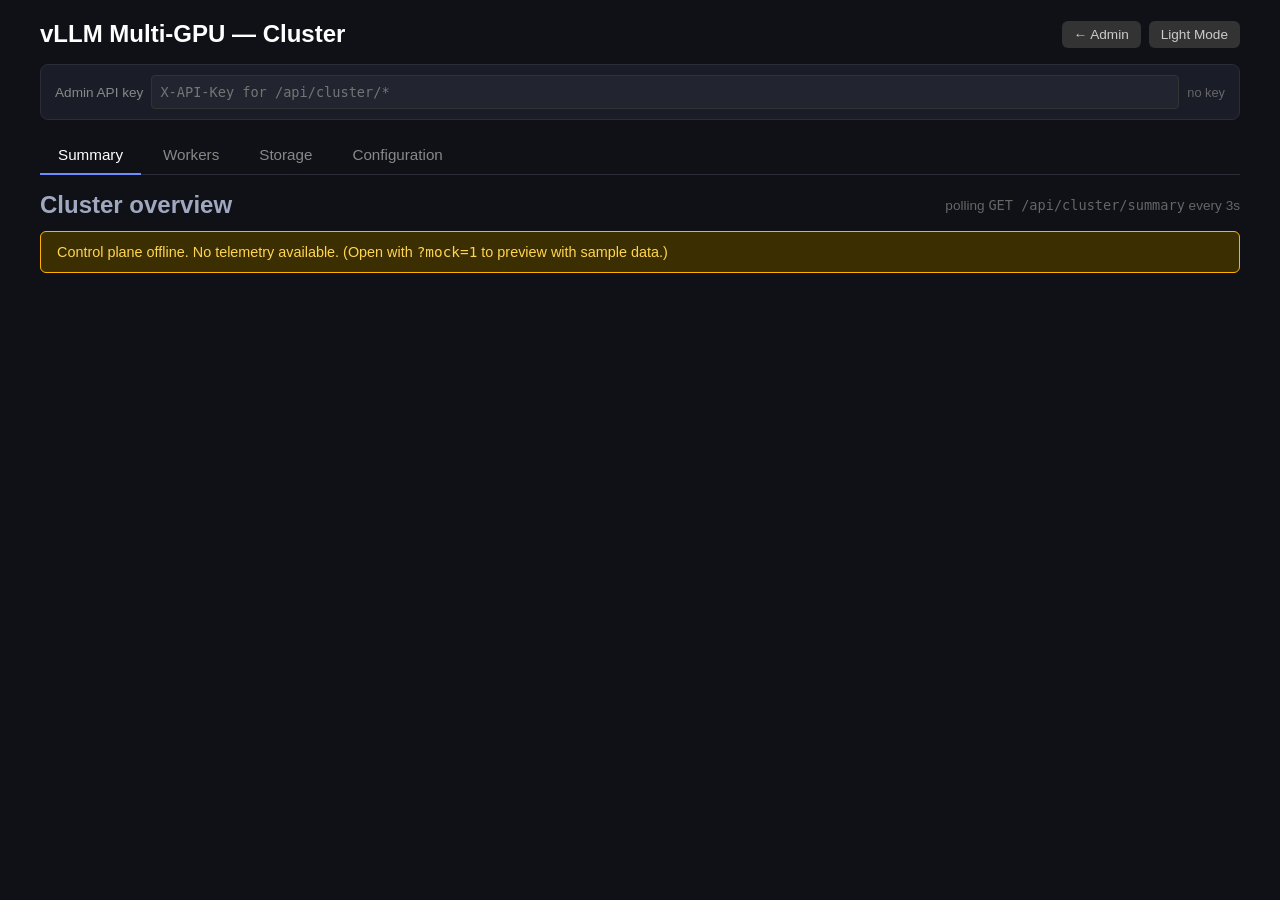
==== admin/static/cluster.html @ de7e7a75 "v0.4.0: in-container detection (pynvml/sysfs/socket), role-tab UI, auth next=, dev mount Fixes found" ====
<!DOCTYPE html>
<html lang="en">
<head>
<meta charset="UTF-8">
<meta name="viewport" content="width=device-width, initial-scale=1.0">
<title>vLLM Cluster</title>
<link rel="stylesheet" href="cluster.css">
</head>
<body>
<div class="page-header">
  <h1>vLLM Multi-GPU &mdash; Cluster
    <span class="badge role-badge" id="mock-badge" style="display:none;vertical-align:middle">mock data</span>
  </h1>
  <div class="header-actions">
    <a class="theme-toggle" href="/" style="text-decoration:none">&larr; Admin</a>
    <button class="theme-toggle" id="theme-toggle" onclick="toggleTheme()">Light Mode</button>
  </div>
</div>

<div class="wrap">

  <!-- API key input (standalone review; sent as X-API-Key on every request) -->
  <div class="keybar">
    <label for="api-key-input">Admin API key</label>
    <input id="api-key-input" type="password" autocomplete="current-password" placeholder="X-API-Key for /api/cluster/*">
    <span class="key-status" id="key-status">no key</span>
  </div>

  <!-- Tabs: a summary landing view, then a tab per role, then config -->
  <div class="tabs">
    <button class="tab-btn active" data-tab="summary">Summary</button>
    <button class="tab-btn" data-tab="workers">Workers</button>
    <button class="tab-btn" data-tab="storage">Storage</button>
    <button class="tab-btn" data-tab="config">Configuration</button>
  </div>

  <!-- (A) Cluster summary — the landing view -->
  <section class="tab-panel active" id="panel-summary">
    <div class="card-head">
      <h2 style="color:var(--text-subheading)">Cluster overview</h2>
      <span class="muted">polling <code>GET /api/cluster/summary</code> every 3s</span>
    </div>
    <div id="summary-content">
      <div class="banner banner-empty">Loading cluster summary&hellip;</div>
    </div>
  </section>

  <!-- (B) Workers — nodes with the participant role -->
  <section class="tab-panel" id="panel-workers">
    <div class="card-head">
      <h2 style="color:var(--text-subheading)">Workers <span class="muted">participant nodes</span></h2>
      <span class="muted">polling <code>GET /api/cluster/nodes</code> every 3s</span>
    </div>
    <div id="workers-content">
      <div class="banner banner-empty">Loading worker telemetry&hellip;</div>
    </div>
  </section>

  <!-- (C) Storage — nodes with the storage role -->
  <section class="tab-panel" id="panel-storage">
    <div class="card-head">
      <h2 style="color:var(--text-subheading)">Storage <span class="muted">storage nodes</span></h2>
      <span class="muted">polling <code>GET /api/cluster/nodes</code> every 3s</span>
    </div>
    <div id="storage-content">
      <div class="banner banner-empty">Loading storage status&hellip;</div>
    </div>
  </section>

  <!-- (D) Cluster configuration -->
  <section class="tab-panel" id="panel-config">
    <div id="config-content">
      <div class="banner banner-empty">Loading cluster configuration&hellip;</div>
    </div>
  </section>

</div>

<div class="toast-container" id="toast-container"></div>

<script src="cluster.js"></script>
</body>
</html>
---- admin/static/cluster.css ----
/* cluster.css — styles for the control-plane cluster UI (monitor + config).
   Palette, spacing and component conventions are inherited from index.html so
   this page sits alongside the existing admin UI without a visual seam. */

:root {
  --bg-body: #0f1117;
  --bg-card: #1a1d27;
  --bg-input: #22252f;
  --bg-code: #181a22;
  --bg-sunken: #0a0c10;
  --border-card: #2a2d37;
  --border-input: #333;
  --text-primary: #e0e0e0;
  --text-heading: #fff;
  --text-secondary: #888;
  --text-muted: #666;
  --text-subheading: #a0a8c0;
  --accent: #6c8cff;
  --warning-bg: #3b2e00;
  --warning-border: #ffb300;
  --warning-text: #ffd54f;
  --green: #2e7d32;
  --green-hover: #388e3c;
  --red: #c62828;
  --red-hover: #d32f2f;
  --btn-neutral: #333;
  --btn-neutral-hover: #444;
  --btn-neutral-text: #ccc;
  --row-hover: #2a2d3a;
  --mark-bg: rgba(108,140,255,0.25);
  --bar-track: #22252f;
}

body.light-theme {
  --bg-body: #f5f6fa;
  --bg-card: #ffffff;
  --bg-input: #f0f1f5;
  --bg-code: #e8eaf0;
  --bg-sunken: #fafbfc;
  --border-card: #ddd;
  --border-input: #ccc;
  --text-primary: #222;
  --text-heading: #111;
  --text-secondary: #666;
  --text-muted: #999;
  --text-subheading: #555;
  --accent: #4a6adf;
  --warning-bg: #fff8e1;
  --warning-border: #ff9800;
  --warning-text: #e65100;
  --green: #388e3c;
  --green-hover: #43a047;
  --red: #d32f2f;
  --red-hover: #e53935;
  --btn-neutral: #e0e0e0;
  --btn-neutral-hover: #d0d0d0;
  --btn-neutral-text: #333;
  --row-hover: #e8eaf0;
  --mark-bg: rgba(74,106,223,0.2);
  --bar-track: #e8eaf0;
}

* { box-sizing: border-box; margin: 0; padding: 0; }
body { font-family: -apple-system, BlinkMacSystemFont, "Segoe UI", Roboto, sans-serif; background: var(--bg-body); color: var(--text-primary); padding: 20px; }
h1 { font-size: 1.5rem; color: var(--text-heading); }
a { color: var(--accent); text-decoration: none; }
a:hover { text-decoration: underline; }

.page-header { display: flex; justify-content: space-between; align-items: center; gap: 12px; margin-bottom: 16px; max-width: 1200px; margin-left: auto; margin-right: auto; flex-wrap: wrap; }
.page-header .header-actions { display: flex; gap: 8px; align-items: center; }
.theme-toggle { background: var(--btn-neutral); color: var(--btn-neutral-text); border: none; border-radius: 6px; padding: 6px 12px; cursor: pointer; font-size: 0.85rem; transition: background 0.15s; }
.theme-toggle:hover { background: var(--btn-neutral-hover); }

.wrap { max-width: 1200px; margin: 0 auto; }

/* API-key bar */
.keybar { display: flex; gap: 8px; align-items: center; background: var(--bg-card); border: 1px solid var(--border-card); border-radius: 8px; padding: 10px 14px; margin-bottom: 16px; flex-wrap: wrap; }
.keybar label { font-size: 0.85rem; color: var(--text-secondary); }
.keybar input { flex: 1; min-width: 160px; padding: 8px; background: var(--bg-input); border: 1px solid var(--border-input); color: var(--text-primary); border-radius: 4px; font-family: ui-monospace, monospace; font-size: 0.85rem; }
.keybar .key-status { font-size: 0.8rem; color: var(--text-muted); }

/* Tabs */
.tabs { display: flex; gap: 4px; margin-bottom: 16px; border-bottom: 1px solid var(--border-card); }
.tab-btn { background: none; border: none; color: var(--text-secondary); padding: 10px 18px; cursor: pointer; font-size: 0.95rem; border-bottom: 2px solid transparent; margin-bottom: -1px; }
.tab-btn:hover { color: var(--text-primary); }
.tab-btn.active { color: var(--text-heading); border-bottom-color: var(--accent); }
.tab-panel { display: none; }
.tab-panel.active { display: block; }

/* Cards */
.card { background: var(--bg-card); border: 1px solid var(--border-card); border-radius: 8px; padding: 20px; margin-bottom: 16px; }
.card h2 { font-size: 1.1rem; margin-bottom: 12px; color: var(--text-subheading); }
.card-head { display: flex; justify-content: space-between; align-items: center; gap: 12px; margin-bottom: 12px; flex-wrap: wrap; }
.card-head h2 { margin: 0; }
.muted { color: var(--text-muted); font-size: 0.85rem; }

/* Offline / empty banners */
.banner { padding: 12px 16px; border-radius: 6px; font-size: 0.9rem; margin-bottom: 16px; }
.banner-offline { background: var(--warning-bg); border: 1px solid var(--warning-border); color: var(--warning-text); }
.banner-empty { background: var(--bg-input); border: 1px solid var(--border-card); color: var(--text-secondary); }

/* ---- Monitor: host groups ---- */
.host-group { background: var(--bg-card); border: 1px solid var(--border-card); border-radius: 8px; padding: 18px; margin-bottom: 16px; }
.host-head { display: flex; align-items: center; gap: 10px; flex-wrap: wrap; margin-bottom: 14px; }
.host-name { font-size: 1.15rem; color: var(--text-heading); font-weight: 600; }
.host-id { font-size: 0.78rem; color: var(--text-muted); font-family: ui-monospace, monospace; }

/* Badges */
.badge { display: inline-flex; align-items: center; gap: 5px; font-size: 0.72rem; font-weight: 600; padding: 3px 9px; border-radius: 999px; letter-spacing: 0.02em; text-transform: uppercase; white-space: nowrap; }
.role-badge { background: var(--bg-input); color: var(--text-subheading); border: 1px solid var(--border-card); }
.state-badge { color: #fff; }
.state-ready    { background: #1565c0; }
.state-serving  { background: var(--green); }
.state-degraded { background: #e65100; }
.state-down     { background: var(--red); }
.state-unknown  { background: var(--btn-neutral); color: var(--btn-neutral-text); }
.state-dot { width: 8px; height: 8px; border-radius: 50%; background: currentColor; }
.state-serving-anim .state-dot { animation: pulse 1.2s infinite; }
@keyframes pulse { 0%,100% { opacity: 1; } 50% { opacity: 0.35; } }

/* GPU rows */
.gpu-table { display: flex; flex-direction: column; gap: 6px; }
.gpu-row { display: grid; grid-template-columns: 30px minmax(120px,1.4fr) 1.6fr 1.4fr 70px 1.3fr; gap: 12px; align-items: center; padding: 9px 12px; background: var(--bg-input); border-radius: 6px; font-size: 0.85rem; }
.gpu-row:hover { background: var(--row-hover); }
.gpu-row.header { background: transparent; color: var(--text-muted); font-size: 0.72rem; text-transform: uppercase; letter-spacing: 0.03em; padding: 2px 12px; }
.gpu-idx { color: var(--accent); font-weight: 600; font-family: ui-monospace, monospace; }
.gpu-model { color: var(--text-primary); white-space: nowrap; overflow: hidden; text-overflow: ellipsis; }
.metric { display: flex; flex-direction: column; gap: 3px; }
.metric-val { font-size: 0.82rem; }
.metric-val .unit { color: var(--text-muted); font-size: 0.75rem; }
.bar { height: 5px; border-radius: 3px; background: var(--bar-track); overflow: hidden; }
.bar-fill { height: 100%; border-radius: 3px; transition: width 0.4s ease; }
.bar-util { background: var(--accent); }
.bar-mem { background: #26a69a; }
.temp-ok { color: var(--text-primary); }
.temp-warm { color: var(--warning-border); }
.temp-hot { color: #f44336; font-weight: 600; }

/* Replicas & mounts */
.sub-section { margin-top: 12px; }
.sub-title { font-size: 0.75rem; text-transform: uppercase; letter-spacing: 0.03em; color: var(--text-muted); margin-bottom: 6px; }
.chip-row { display: flex; flex-wrap: wrap; gap: 6px; }
.chip { display: inline-flex; align-items: center; gap: 6px; font-size: 0.78rem; padding: 4px 10px; background: var(--bg-code); border: 1px solid var(--border-card); border-radius: 6px; font-family: ui-monospace, monospace; }
.chip .ok { color: #4caf50; }
.chip .bad { color: #f44336; }
.chip .dim { color: var(--text-muted); }

/* ---- Summary: totals tiles ---- */
.stat-row { display: grid; grid-template-columns: repeat(auto-fit, minmax(130px, 1fr)); gap: 12px; margin-bottom: 18px; }
.stat-tile { background: var(--bg-card); border: 1px solid var(--border-card); border-radius: 8px; padding: 14px 16px; display: flex; flex-direction: column; gap: 4px; }
.stat-val { font-size: 1.6rem; font-weight: 600; color: var(--text-heading); line-height: 1; }
.stat-val .stat-sub { font-size: 1rem; font-weight: 400; color: var(--text-muted); }
.stat-label { font-size: 0.72rem; text-transform: uppercase; letter-spacing: 0.04em; color: var(--text-secondary); }

/* ---- Summary: compact node table ---- */
.table-wrap { overflow-x: auto; background: var(--bg-card); border: 1px solid var(--border-card); border-radius: 8px; }
.summary-table { width: 100%; border-collapse: collapse; font-size: 0.85rem; }
.summary-table th { text-align: left; font-size: 0.7rem; text-transform: uppercase; letter-spacing: 0.03em; color: var(--text-muted); font-weight: 600; padding: 10px 14px; border-bottom: 1px solid var(--border-card); }
.summary-table td { padding: 10px 14px; border-bottom: 1px solid var(--border-card); color: var(--text-primary); vertical-align: middle; }
.summary-table tbody tr:last-child td { border-bottom: none; }
.summary-table tbody tr:hover { background: var(--row-hover); }
.summary-table .mono { font-family: ui-monospace, monospace; font-size: 0.8rem; }
.summary-table .num, .summary-table th.num { text-align: right; }
.summary-table .badge { margin-right: 2px; }

/* ---- Storage: exports/mounts ---- */
.host-addr { font-size: 0.75rem; color: var(--text-secondary); font-family: ui-monospace, monospace; }
.storage-note { font-size: 0.82rem; color: var(--text-secondary); margin-bottom: 12px; }
.storage-table { display: flex; flex-direction: column; gap: 6px; }
.storage-row { display: grid; grid-template-columns: 24px minmax(160px, 1.2fr) 2fr; gap: 12px; align-items: center; padding: 9px 12px; background: var(--bg-input); border-radius: 6px; font-size: 0.85rem; }
.storage-row.header { background: transparent; color: var(--text-muted); font-size: 0.72rem; text-transform: uppercase; letter-spacing: 0.03em; padding: 2px 12px; }
.storage-row .mono { font-family: ui-monospace, monospace; word-break: break-all; }
.storage-row .dim { color: var(--text-muted); }
.storage-row .ok { color: #4caf50; font-weight: 600; }
.storage-row .bad { color: #f44336; font-weight: 600; }

/* ---- Configuration ---- */
.cfg-section-note { color: var(--text-secondary); font-size: 0.85rem; margin-bottom: 14px; }
.cfg-group { margin-bottom: 18px; }
.cfg-group > h3 { font-size: 0.82rem; text-transform: uppercase; letter-spacing: 0.04em; color: var(--accent); margin-bottom: 8px; padding-bottom: 4px; border-bottom: 1px solid var(--border-card); }

.cfg-grid { display: grid; grid-template-columns: minmax(160px, 1.3fr) 1fr 1fr; gap: 8px 14px; align-items: center; }
.cfg-grid .col-head { font-size: 0.7rem; text-transform: uppercase; letter-spacing: 0.03em; color: var(--text-muted); padding-bottom: 2px; }
.cfg-field-label { font-size: 0.85rem; color: var(--text-primary); }
.cfg-field-label code { font-family: ui-monospace, monospace; font-size: 0.8rem; color: var(--text-subheading); }
.cfg-detected { font-size: 0.82rem; color: var(--text-secondary); font-family: ui-monospace, monospace; background: var(--bg-sunken); border: 1px solid var(--border-card); border-radius: 4px; padding: 6px 8px; min-height: 32px; display: flex; align-items: center; word-break: break-all; }
.cfg-detected.auto { color: var(--text-muted); font-style: italic; }
.cfg-override input, .cfg-override select { width: 100%; padding: 6px 8px; background: var(--bg-input); border: 1px solid var(--border-input); color: var(--text-primary); border-radius: 4px; font-size: 0.85rem; font-family: ui-monospace, monospace; }
.cfg-override input:focus, .cfg-override select:focus { outline: none; border-color: var(--accent); }
.cfg-override.inline { display: flex; align-items: center; gap: 8px; }
.cfg-override.inline label { font-size: 0.78rem; color: var(--text-secondary); display: flex; align-items: center; gap: 4px; white-space: nowrap; }

/* Defaults section uses a simpler two-column layout (label + input) */
.cfg-defaults-grid { display: grid; grid-template-columns: minmax(180px, 1fr) 1fr; gap: 8px 14px; align-items: center; }

/* Effective preview */
.effective { margin-top: 14px; }
.effective summary { cursor: pointer; color: var(--text-subheading); font-size: 0.85rem; padding: 6px 0; }
.effective pre { background: var(--bg-sunken); border: 1px solid var(--border-card); border-radius: 6px; padding: 12px; font-family: ui-monospace, monospace; font-size: 0.78rem; color: var(--text-primary); overflow-x: auto; margin-top: 6px; line-height: 1.5; }
.eff-key { color: var(--accent); }
.eff-override { color: var(--warning-border); }
.eff-src { color: var(--text-muted); }

/* Node config card header */
.node-card { }
.node-card .card-head .node-title { display: flex; align-items: center; gap: 10px; flex-wrap: wrap; }

/* Buttons */
button.btn { padding: 9px 20px; border: none; border-radius: 6px; font-size: 0.9rem; font-weight: 500; cursor: pointer; transition: background 0.15s; }
.btn-save { background: var(--green); color: #fff; }
.btn-save:hover { background: var(--green-hover); }
.btn-save:disabled { background: var(--btn-neutral); color: var(--text-muted); cursor: not-allowed; }
.btn-neutral { background: var(--btn-neutral); color: var(--btn-neutral-text); padding: 6px 14px; font-size: 0.82rem; }
.btn-neutral:hover { background: var(--btn-neutral-hover); }
.save-row { display: flex; gap: 10px; align-items: center; margin-top: 16px; }
.save-note { font-size: 0.82rem; color: var(--text-muted); }

/* Toasts */
.toast-container { position: fixed; bottom: 20px; right: 20px; z-index: 1000; display: flex; flex-direction: column-reverse; gap: 8px; max-width: 420px; pointer-events: none; }
.toast { padding: 12px 16px; border-radius: 6px; font-size: 0.88rem; color: #fff; cursor: pointer; pointer-events: auto; animation: toast-in 0.3s ease; word-break: break-word; }
.toast-error { background: #c62828; }
.toast-warning { background: #e65100; }
.toast-success { background: #2e7d32; }
.toast-info { background: #1565c0; }
@keyframes toast-in { from { opacity: 0; transform: translateX(40px); } to { opacity: 1; transform: translateX(0); } }
@keyframes toast-out { from { opacity: 1; transform: translateX(0); } to { opacity: 0; transform: translateX(40px); } }

@media (max-width: 820px) {
  body { padding: 10px; }
  .gpu-row { grid-template-columns: 26px 1fr 1fr; grid-auto-rows: auto; gap: 8px; }
  .gpu-row .gpu-model { grid-column: 2 / -1; }
  .gpu-row.header { display: none; }
  .cfg-grid { grid-template-columns: 1fr; gap: 4px; }
  .cfg-grid .col-head { display: none; }
  .cfg-grid .cfg-field-label { margin-top: 8px; }
  .cfg-defaults-grid { grid-template-columns: 1fr; }
  .tabs { overflow-x: auto; }
  .storage-row { grid-template-columns: 24px 1fr; }
  .storage-row .mono.dim { grid-column: 2 / -1; }
  .storage-row.header { display: none; }
}
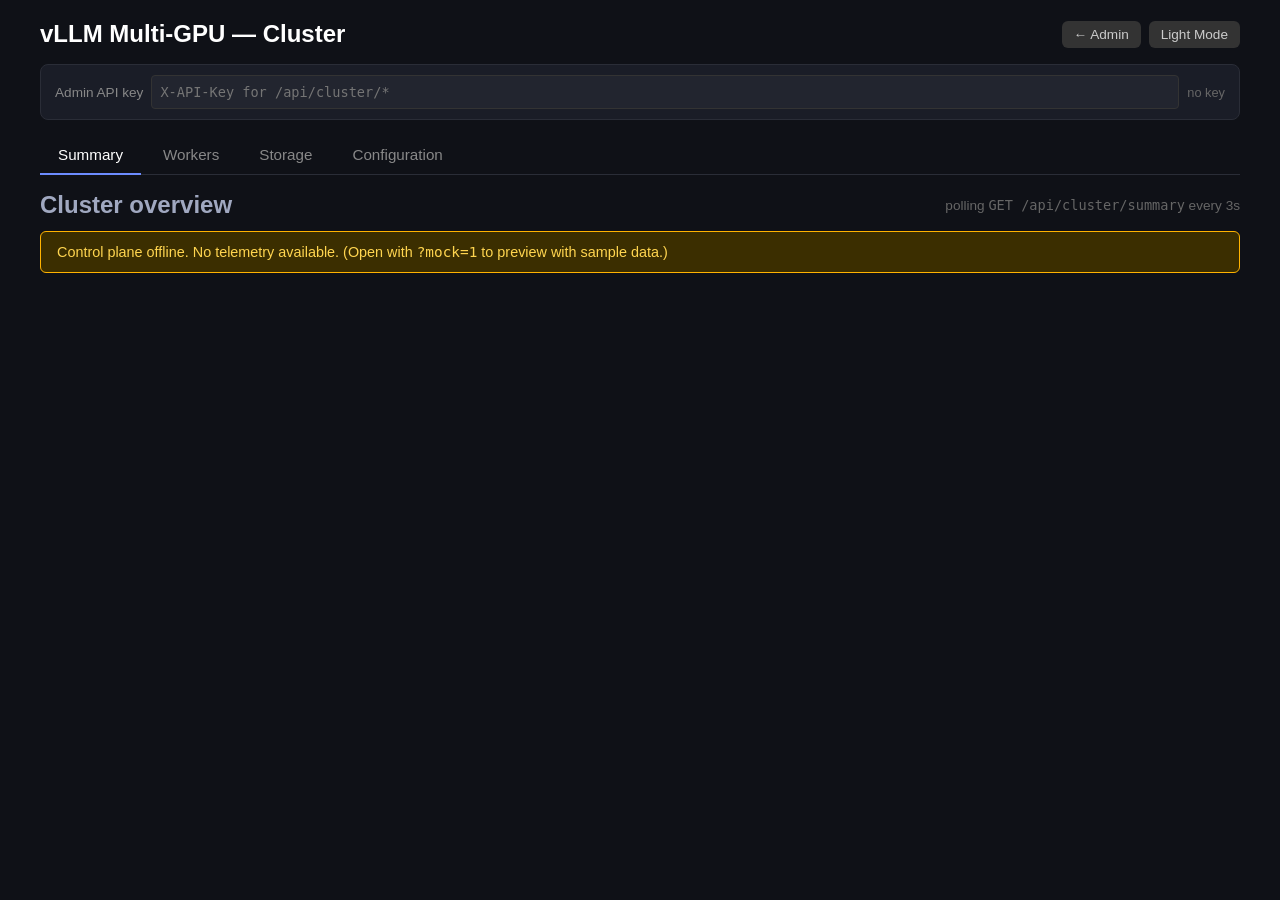
==== commit 8f3dcd7c: "v0.4.0: NIC/network selection, ephemeral advertised share ports, storage UI Storage sharing made rea" ====
--- a/admin/static/cluster.html
+++ b/admin/static/cluster.html
@@ -49,7 +49,7 @@
   <section class="tab-panel" id="panel-workers">
     <div class="card-head">
       <h2 style="color:var(--text-subheading)">Workers <span class="muted">participant nodes</span></h2>
-      <span class="muted">polling <code>GET /api/cluster/nodes</code> every 3s</span>
+      <span class="muted">polling <code>GET /api/cluster/nodes</code> + <code>/shares</code> every 3s</span>
     </div>
     <div id="workers-content">
       <div class="banner banner-empty">Loading worker telemetry&hellip;</div>
@@ -59,11 +59,11 @@
   <!-- (C) Storage — nodes with the storage role -->
   <section class="tab-panel" id="panel-storage">
     <div class="card-head">
-      <h2 style="color:var(--text-subheading)">Storage <span class="muted">storage nodes</span></h2>
-      <span class="muted">polling <code>GET /api/cluster/nodes</code> every 3s</span>
+      <h2 style="color:var(--text-subheading)">Storage <span class="muted">volumes on storage nodes</span></h2>
+      <span class="muted">polling <code>GET /api/cluster/nodes</code> + <code>/shares</code> every 3s</span>
     </div>
     <div id="storage-content">
-      <div class="banner banner-empty">Loading storage status&hellip;</div>
+      <div class="banner banner-empty">Loading volumes&hellip;</div>
     </div>
   </section>
 
--- a/admin/static/cluster.css
+++ b/admin/static/cluster.css
@@ -163,6 +163,43 @@
 .summary-table .num, .summary-table th.num { text-align: right; }
 .summary-table .badge { margin-right: 2px; }
 
+/* ---- Storage: volumes table + share/mount controls ---- */
+.section-title { font-size: 1rem; color: var(--text-subheading); margin: 0; }
+.shares-panel { padding-bottom: 14px; }
+.shares-panel .card-head { margin-bottom: 10px; }
+
+/* Both the volumes table (Storage) and the cluster-shares matrix (Workers)
+   reuse .summary-table so they sit flush with the rest of the admin UI. */
+.vol-table td, .shares-table td { vertical-align: top; }
+.vol-table .num, .shares-table .num { white-space: nowrap; }
+.share-endpoint { font-size: 0.75rem; color: var(--text-muted); margin-top: 3px; word-break: break-all; }
+.custom-badge { background: var(--bg-code); color: var(--warning-border); border: 1px solid var(--warning-border); margin-left: 6px; }
+.vol-custom td:first-child { border-left: 2px solid var(--warning-border); }
+
+/* Checkbox cells */
+.chk { display: inline-flex; align-items: center; gap: 6px; cursor: pointer; }
+.chk input[type="checkbox"] { width: 15px; height: 15px; accent-color: var(--accent); cursor: pointer; margin: 0; }
+.chk input[type="checkbox"]:disabled { cursor: progress; opacity: 0.5; }
+.chk-label { font-size: 0.75rem; color: var(--text-secondary); }
+.summary-table td.num .chk { justify-content: flex-end; }
+
+/* Cluster-shares matrix: one column per participant */
+.shares-table th.mount-col { white-space: nowrap; }
+.shares-table th.mount-col .col-sub { font-size: 0.65rem; font-weight: 400; text-transform: none; letter-spacing: 0; color: var(--text-muted); font-family: ui-monospace, monospace; }
+.shares-table .mount-cell { min-width: 130px; }
+.mount-state { display: block; font-size: 0.72rem; margin-top: 3px; word-break: break-all; }
+.mount-state.mono { font-family: ui-monospace, monospace; color: var(--text-secondary); }
+.shares-table .dim { color: var(--text-muted); }
+.shares-table .bad, .mount-state.bad { color: #f44336; }
+
+/* Add-share row */
+.add-share { display: flex; align-items: center; gap: 8px; flex-wrap: wrap; margin-top: 12px; padding-top: 12px; border-top: 1px solid var(--border-card); }
+.add-share-label { font-size: 0.75rem; text-transform: uppercase; letter-spacing: 0.03em; color: var(--text-muted); }
+.add-share input { flex: 1 1 200px; min-width: 150px; padding: 7px 9px; background: var(--bg-input); border: 1px solid var(--border-input); color: var(--text-primary); border-radius: 4px; font-family: ui-monospace, monospace; font-size: 0.82rem; }
+.add-share input:focus { outline: none; border-color: var(--accent); }
+.add-share input:disabled { opacity: 0.6; }
+.add-share-note { flex: 1 1 100%; }
+
 /* ---- Storage: exports/mounts ---- */
 .host-addr { font-size: 0.75rem; color: var(--text-secondary); font-family: ui-monospace, monospace; }
 .storage-note { font-size: 0.82rem; color: var(--text-secondary); margin-bottom: 12px; }
@@ -238,4 +275,9 @@
   .storage-row { grid-template-columns: 24px 1fr; }
   .storage-row .mono.dim { grid-column: 2 / -1; }
   .storage-row.header { display: none; }
+  /* Volumes / shares tables stay tabular but scroll inside .table-wrap. */
+  .summary-table th, .summary-table td { padding: 8px 10px; }
+  .shares-table .mount-cell { min-width: 108px; }
+  .add-share-label { flex: 1 1 100%; }
+  .add-share input { flex: 1 1 auto; }
 }
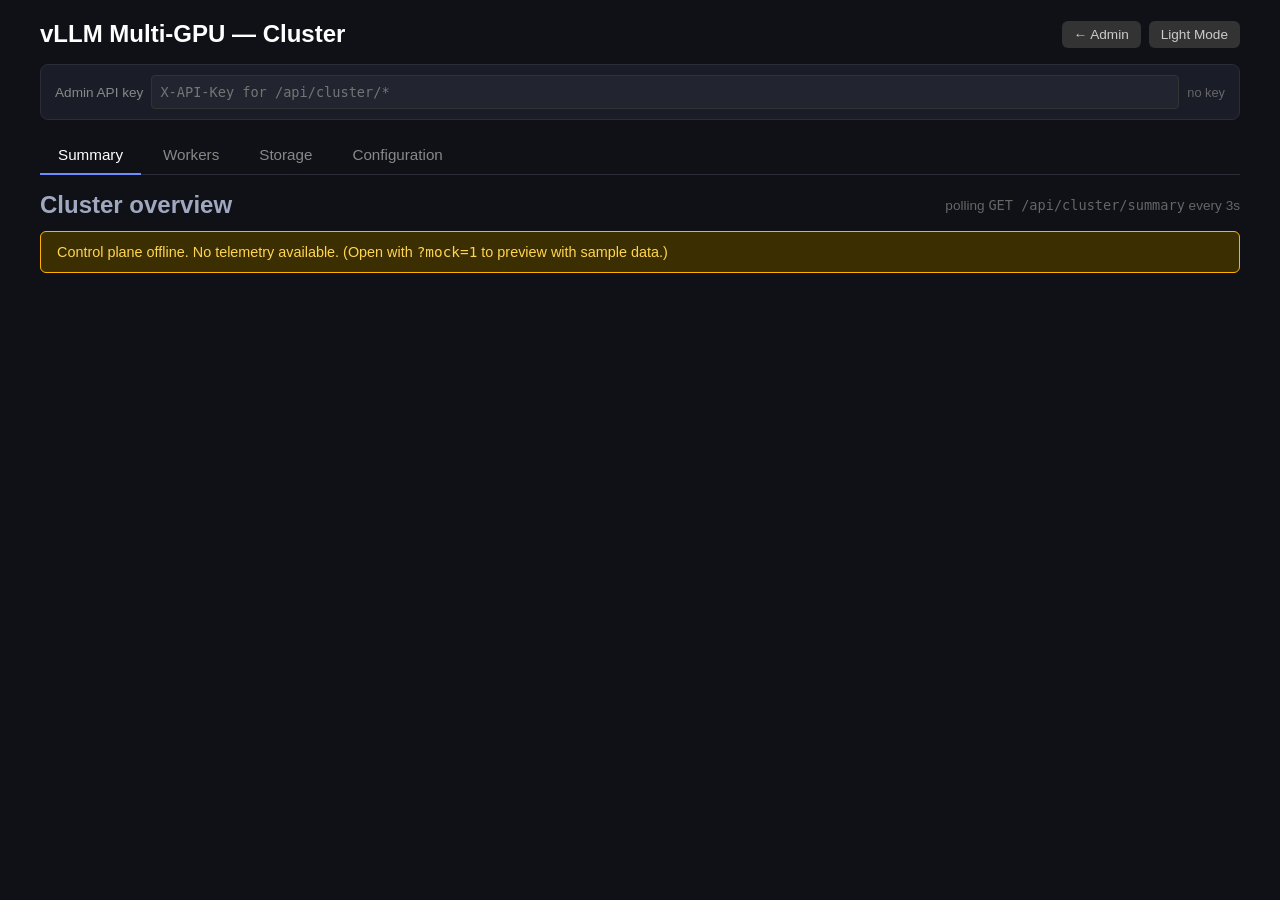
==== commit 48058a21: "v0.4.0: node onboarding via join tokens, role display names, worker detail UI Onboarding (the "how d" ====
--- a/admin/static/cluster.html
+++ b/admin/static/cluster.html
@@ -60,7 +60,7 @@
   <section class="tab-panel" id="panel-storage">
     <div class="card-head">
       <h2 style="color:var(--text-subheading)">Storage <span class="muted">volumes on storage nodes</span></h2>
-      <span class="muted">polling <code>GET /api/cluster/nodes</code> + <code>/shares</code> every 3s</span>
+      <span class="muted">polling <code>GET /api/cluster/nodes</code> + <code>/shares</code> + <code>/config</code> every 3s</span>
     </div>
     <div id="storage-content">
       <div class="banner banner-empty">Loading volumes&hellip;</div>
--- a/admin/static/cluster.css
+++ b/admin/static/cluster.css
@@ -145,6 +145,49 @@
 .chip .bad { color: #f44336; }
 .chip .dim { color: var(--text-muted); }
 
+/* ---- Worker card: node detail (NICs / RDMA fabric / mounted shares) ----
+   Collapsed by default so the GPU rows stay the headline of the card. */
+.node-detail { margin-top: 12px; border-top: 1px solid var(--border-card); padding-top: 8px; }
+.node-detail > summary { cursor: pointer; font-size: 0.75rem; text-transform: uppercase; letter-spacing: 0.03em; color: var(--text-muted); padding: 2px 0; list-style-position: outside; }
+.node-detail > summary:hover { color: var(--text-secondary); }
+.node-detail > summary .dim { text-transform: none; letter-spacing: 0; font-family: ui-monospace, monospace; font-size: 0.72rem; }
+.node-detail-body { display: grid; grid-template-columns: repeat(auto-fit, minmax(240px, 1fr)); gap: 14px; margin-top: 10px; }
+.detail-block .sub-title { margin-bottom: 5px; }
+.detail-block .muted { font-size: 0.8rem; }
+
+.nic-list, .mount-list, .rdma-list { display: flex; flex-direction: column; gap: 3px; }
+.nic-row { display: grid; grid-template-columns: minmax(70px, 1fr) minmax(90px, 1.1fr) minmax(90px, 1.1fr) auto; gap: 8px; align-items: center; padding: 5px 9px; background: var(--bg-input); border-radius: 5px; font-size: 0.78rem; }
+.nic-row.header { background: transparent; padding: 0 9px 2px; color: var(--text-muted); font-size: 0.68rem; text-transform: uppercase; letter-spacing: 0.03em; }
+.nic-row .mono { font-family: ui-monospace, monospace; word-break: break-all; }
+.nic-row .nic-name { color: var(--text-primary); }
+.nic-row .dim { color: var(--text-muted); }
+.rdma-badge { background: var(--bg-code); color: var(--accent); border: 1px solid var(--accent); padding: 1px 7px; font-size: 0.62rem; }
+
+.rdma-line { padding: 5px 9px; background: var(--bg-input); border-radius: 5px; font-size: 0.78rem; font-family: ui-monospace, monospace; word-break: break-word; }
+.rdma-line .dim { color: var(--text-muted); }
+
+.mount-row { display: grid; grid-template-columns: 14px minmax(80px, 1fr) minmax(90px, 1.2fr); gap: 8px; align-items: center; padding: 5px 9px; background: var(--bg-input); border-radius: 5px; font-size: 0.78rem; }
+.mount-row .mono { font-family: ui-monospace, monospace; word-break: break-all; }
+.mount-row .dim { color: var(--text-muted); }
+.mount-row .ok { color: #4caf50; font-weight: 600; }
+.mount-row .bad { color: #f44336; font-weight: 600; }
+
+/* ---- Networks block (Configuration tab) + its storage row (Storage tab) ---- */
+.net-grid { display: grid; grid-template-columns: repeat(auto-fit, minmax(260px, 1fr)); gap: 12px; }
+.net-row { display: flex; flex-direction: column; gap: 4px; }
+.net-label { font-size: 0.85rem; color: var(--text-primary); display: flex; align-items: baseline; gap: 6px; flex-wrap: wrap; }
+.net-label .net-key { font-family: ui-monospace, monospace; font-size: 0.72rem; color: var(--text-muted); }
+.net-control select, .net-control input { width: 100%; padding: 6px 8px; background: var(--bg-input); border: 1px solid var(--border-input); color: var(--text-primary); border-radius: 4px; font-size: 0.85rem; font-family: ui-monospace, monospace; }
+.net-control select:focus, .net-control input:focus { outline: none; border-color: var(--accent); }
+.net-control select:disabled { opacity: 0.6; cursor: progress; }
+.net-help { line-height: 1.45; }
+
+/* Storage tab: one row, a little wider, sitting above the volumes table. */
+.net-row-live { margin-bottom: 12px; padding-bottom: 12px; border-bottom: 1px solid var(--border-card); }
+.net-row-live .net-label { font-size: 0.75rem; text-transform: uppercase; letter-spacing: 0.03em; color: var(--text-muted); }
+.net-row-live .net-control { max-width: 420px; }
+.net-row-live code { font-family: ui-monospace, monospace; }
+
 /* ---- Summary: totals tiles ---- */
 .stat-row { display: grid; grid-template-columns: repeat(auto-fit, minmax(130px, 1fr)); gap: 12px; margin-bottom: 18px; }
 .stat-tile { background: var(--bg-card); border: 1px solid var(--border-card); border-radius: 8px; padding: 14px 16px; display: flex; flex-direction: column; gap: 4px; }
@@ -280,4 +323,15 @@
   .shares-table .mount-cell { min-width: 108px; }
   .add-share-label { flex: 1 1 100%; }
   .add-share input { flex: 1 1 auto; }
+  /* Node detail + networks: single column, and the NIC/mount rows wrap
+     instead of squeezing four columns into ~380px. */
+  .node-detail-body { grid-template-columns: 1fr; }
+  /* name | ip  over  subnet | RDMA */
+  .nic-row { grid-template-columns: minmax(64px, 1fr) minmax(84px, 1fr); }
+  .nic-row > span:nth-child(4) { justify-self: start; }
+  .nic-row.header { display: none; }
+  .mount-row { grid-template-columns: 14px 1fr; }
+  .mount-row > span:nth-child(3) { grid-column: 2 / -1; }
+  .net-grid { grid-template-columns: 1fr; }
+  .net-row-live .net-control { max-width: none; }
 }
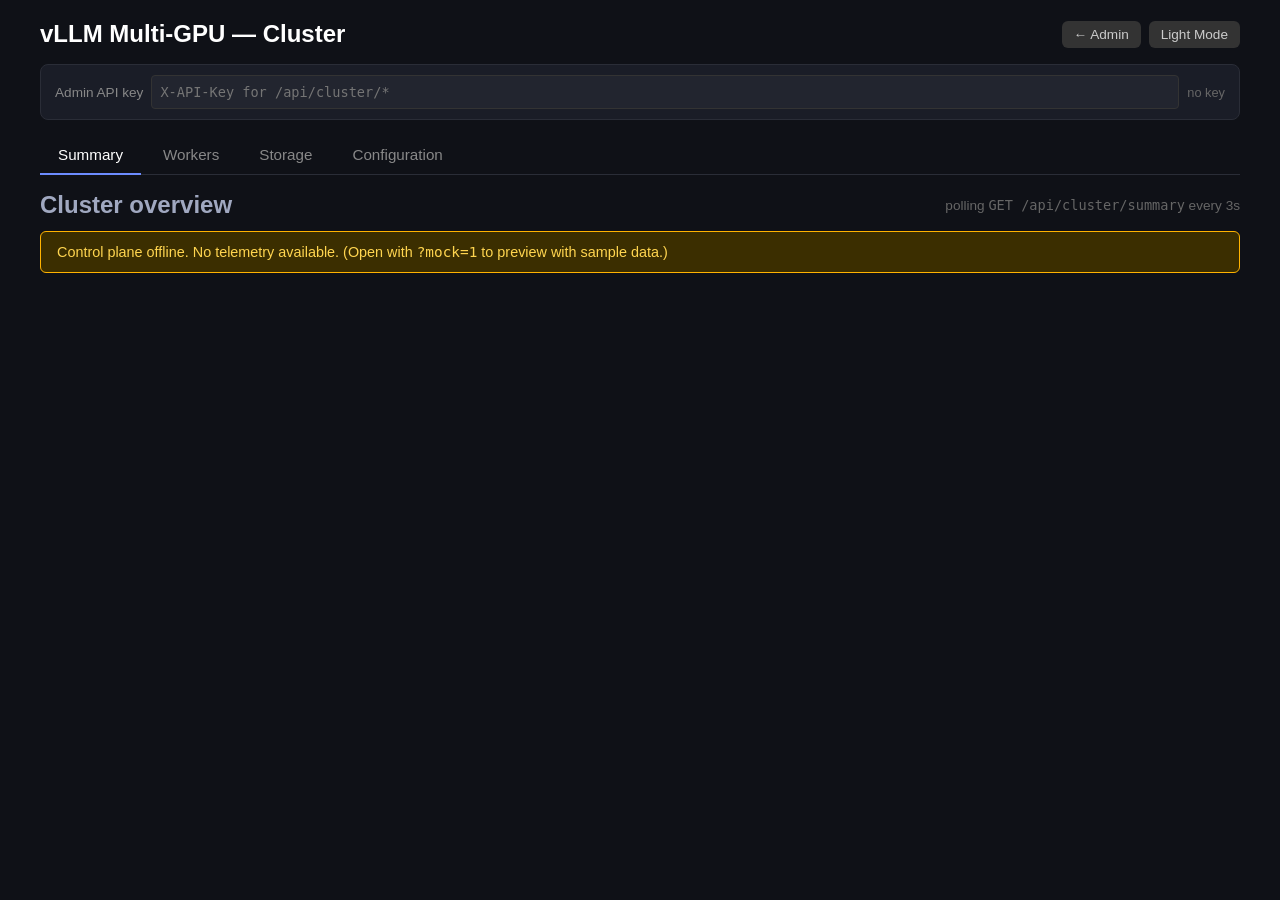
==== commit 5ae9db46: "v0.4.0: per-node mount controls, GPU Worker labels, truthful mount reporting UI (per owner feedback)" ====
--- a/admin/static/cluster.html
+++ b/admin/static/cluster.html
@@ -48,7 +48,8 @@
   <!-- (B) Workers — nodes with the participant role -->
   <section class="tab-panel" id="panel-workers">
     <div class="card-head">
-      <h2 style="color:var(--text-subheading)">Workers <span class="muted">participant nodes</span></h2>
+      <!-- The muted label is rewritten from summary.role_labels (see renderLive). -->
+      <h2 style="color:var(--text-subheading)">Workers <span class="muted" id="workers-role-label">GPU Worker nodes</span></h2>
       <span class="muted">polling <code>GET /api/cluster/nodes</code> + <code>/shares</code> every 3s</span>
     </div>
     <div id="workers-content">
--- a/admin/static/cluster.css
+++ b/admin/static/cluster.css
@@ -207,14 +207,10 @@
 .summary-table .badge { margin-right: 2px; }
 
 /* ---- Storage: volumes table + share/mount controls ---- */
-.section-title { font-size: 1rem; color: var(--text-subheading); margin: 0; }
-.shares-panel { padding-bottom: 14px; }
-.shares-panel .card-head { margin-bottom: 10px; }
-
-/* Both the volumes table (Storage) and the cluster-shares matrix (Workers)
-   reuse .summary-table so they sit flush with the rest of the admin UI. */
-.vol-table td, .shares-table td { vertical-align: top; }
-.vol-table .num, .shares-table .num { white-space: nowrap; }
+/* The volumes table reuses .summary-table so it sits flush with the rest of
+   the admin UI. */
+.vol-table td { vertical-align: top; }
+.vol-table .num { white-space: nowrap; }
 .share-endpoint { font-size: 0.75rem; color: var(--text-muted); margin-top: 3px; word-break: break-all; }
 .custom-badge { background: var(--bg-code); color: var(--warning-border); border: 1px solid var(--warning-border); margin-left: 6px; }
 .vol-custom td:first-child { border-left: 2px solid var(--warning-border); }
@@ -226,14 +222,21 @@
 .chk-label { font-size: 0.75rem; color: var(--text-secondary); }
 .summary-table td.num .chk { justify-content: flex-end; }
 
-/* Cluster-shares matrix: one column per participant */
-.shares-table th.mount-col { white-space: nowrap; }
-.shares-table th.mount-col .col-sub { font-size: 0.65rem; font-weight: 400; text-transform: none; letter-spacing: 0; color: var(--text-muted); font-family: ui-monospace, monospace; }
-.shares-table .mount-cell { min-width: 130px; }
-.mount-state { display: block; font-size: 0.72rem; margin-top: 3px; word-break: break-all; }
+/* Available shares — one list per worker card, mount checkbox on the node it
+   acts on (replaces the old cluster-wide share × node matrix). */
+.node-shares .share-list { display: flex; flex-direction: column; gap: 3px; }
+.share-row { display: grid; grid-template-columns: 92px minmax(140px, 1.6fr) minmax(90px, 0.9fr) minmax(100px, 1fr); gap: 10px; align-items: start; padding: 7px 10px; background: var(--bg-input); border-radius: 5px; font-size: 0.8rem; }
+.share-row.header { background: transparent; padding: 0 10px 2px; color: var(--text-muted); font-size: 0.68rem; text-transform: uppercase; letter-spacing: 0.03em; }
+.share-row .mono { font-family: ui-monospace, monospace; word-break: break-all; }
+.share-row .dim { color: var(--text-muted); }
+.share-row .bad { color: #f44336; }
+.share-what { display: flex; flex-direction: column; gap: 2px; }
+.share-src { font-size: 0.72rem; word-break: break-all; }
+.share-size { white-space: nowrap; font-size: 0.78rem; }
+.share-row .chk-label { font-size: 0.72rem; }
+.mount-state { display: block; font-size: 0.72rem; word-break: break-all; }
 .mount-state.mono { font-family: ui-monospace, monospace; color: var(--text-secondary); }
-.shares-table .dim { color: var(--text-muted); }
-.shares-table .bad, .mount-state.bad { color: #f44336; }
+.mount-state.bad { color: #f44336; }
 
 /* Add-share row */
 .add-share { display: flex; align-items: center; gap: 8px; flex-wrap: wrap; margin-top: 12px; padding-top: 12px; border-top: 1px solid var(--border-card); }
@@ -318,9 +321,13 @@
   .storage-row { grid-template-columns: 24px 1fr; }
   .storage-row .mono.dim { grid-column: 2 / -1; }
   .storage-row.header { display: none; }
-  /* Volumes / shares tables stay tabular but scroll inside .table-wrap. */
+  /* Volumes table stays tabular but scrolls inside .table-wrap. */
   .summary-table th, .summary-table td { padding: 8px 10px; }
-  .shares-table .mount-cell { min-width: 108px; }
+  /* Share rows: mount | share  over  size | state */
+  .share-row { grid-template-columns: 86px minmax(0, 1fr); }
+  .share-row > span:nth-child(3) { grid-column: 1; }
+  .share-row > span:nth-child(4) { grid-column: 2; }
+  .share-row.header { display: none; }
   .add-share-label { flex: 1 1 100%; }
   .add-share input { flex: 1 1 auto; }
   /* Node detail + networks: single column, and the NIC/mount rows wrap
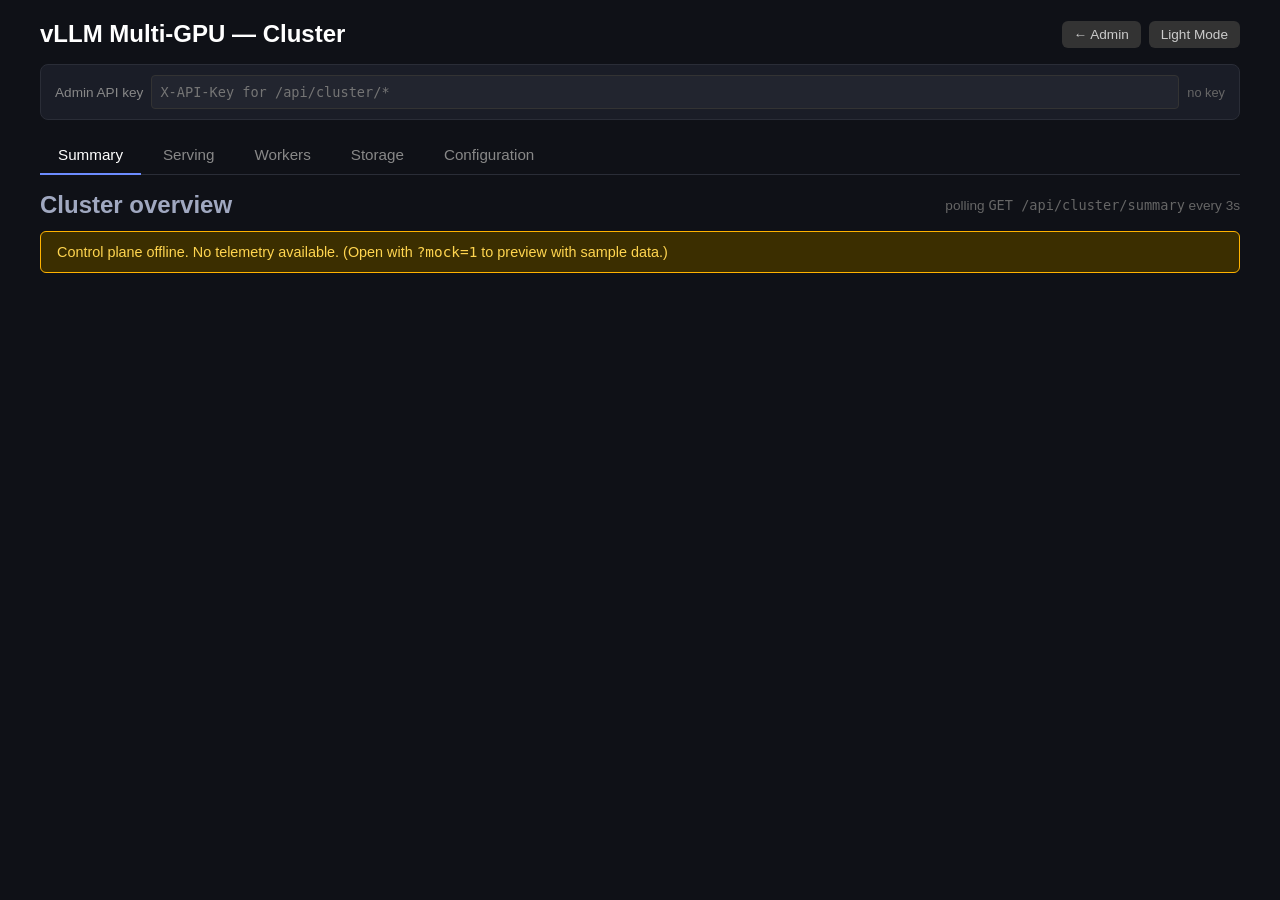
==== commit ee754258: "v0.4.0: Serving tab — cluster GPU utilisation, models, cluster-wide launch The old landing page beco" ====
--- a/admin/static/cluster.html
+++ b/admin/static/cluster.html
@@ -5,6 +5,7 @@
 <meta name="viewport" content="width=device-width, initial-scale=1.0">
 <title>vLLM Cluster</title>
 <link rel="stylesheet" href="cluster.css">
+<link rel="stylesheet" href="serving.css">
 </head>
 <body>
 <div class="page-header">
@@ -29,6 +30,7 @@
   <!-- Tabs: a summary landing view, then a tab per role, then config -->
   <div class="tabs">
     <button class="tab-btn active" data-tab="summary">Summary</button>
+    <button class="tab-btn" data-tab="serving">Serving</button>
     <button class="tab-btn" data-tab="workers">Workers</button>
     <button class="tab-btn" data-tab="storage">Storage</button>
     <button class="tab-btn" data-tab="config">Configuration</button>
@@ -46,6 +48,13 @@
   </section>
 
   <!-- (B) Workers — nodes with the participant role -->
+  <!-- Serving: cluster GPU utilisation, model library/download, launch a replica
+       across the cluster, and running replicas. Rendered by serving.js, which
+       auto-wires itself to #serving-content. -->
+  <section class="tab-panel" id="panel-serving">
+    <div id="serving-content"></div>
+  </section>
+
   <section class="tab-panel" id="panel-workers">
     <div class="card-head">
       <!-- The muted label is rewritten from summary.role_labels (see renderLive). -->
@@ -80,5 +89,6 @@
 <div class="toast-container" id="toast-container"></div>
 
 <script src="cluster.js"></script>
+<script src="serving.js"></script>
 </body>
 </html>
--- a/admin/static/serving.css
+++ b/admin/static/serving.css
@@ -0,0 +1,198 @@
+/* serving.css — styles for the SERVING panel (serving.js).
+
+   Loaded ALONGSIDE cluster.css, so every selector here is prefixed `.sv-`
+   (or lives under `.sv-root`) and nothing redefines a cluster.css class.
+   The palette comes from cluster.css's custom properties; the fallbacks in
+   var(..., ...) keep this readable if it is ever loaded on its own. */
+
+.sv-root { display: block; }
+
+.sv-block { margin-bottom: 26px; }
+.sv-block:last-child { margin-bottom: 0; }
+.sv-root .sv-h2 { font-size: 1.1rem; margin: 0; color: var(--text-subheading, #a0a8c0); }
+
+.sv-card {
+  background: var(--bg-card, #1a1d27);
+  border: 1px solid var(--border-card, #2a2d37);
+  border-radius: 8px;
+  padding: 18px;
+  margin-bottom: 14px;
+}
+
+.sv-sub-title {
+  font-size: 0.75rem; text-transform: uppercase; letter-spacing: 0.03em;
+  color: var(--text-muted, #666); margin: 16px 0 8px;
+}
+.sv-sub-title .muted { text-transform: none; letter-spacing: 0; }
+.sv-legend { margin: 8px 0 14px; line-height: 1.45; }
+.sv-root .mono { font-family: ui-monospace, monospace; }
+.sv-ok { color: #4caf50; }
+.sv-bad { color: #f44336; }
+.sv-warn-text { color: var(--warning-border, #ffb300); }
+
+/* ---- (A) cluster utilisation strip ------------------------------------ */
+.sv-stat-row {
+  display: grid; grid-template-columns: repeat(auto-fit, minmax(130px, 1fr));
+  gap: 12px; margin-bottom: 10px;
+}
+.sv-busy { color: var(--warning-border, #ffb300); }
+.sv-idle { color: #4caf50; }
+
+.sv-node-strip {
+  background: var(--bg-card, #1a1d27);
+  border: 1px solid var(--border-card, #2a2d37);
+  border-radius: 8px; padding: 14px 16px; margin-bottom: 12px;
+}
+.sv-node-strip-head {
+  display: flex; align-items: baseline; gap: 10px; flex-wrap: wrap; margin-bottom: 10px;
+}
+.sv-node-name { font-size: 1rem; font-weight: 600; color: var(--text-heading, #fff); }
+
+.sv-bar-grid {
+  display: grid; grid-template-columns: repeat(auto-fill, minmax(150px, 1fr)); gap: 10px;
+}
+.sv-gpu-bar {
+  display: flex; flex-direction: column; gap: 4px;
+  background: var(--bg-input, #22252f); border-radius: 6px; padding: 8px 10px;
+  border-left: 3px solid transparent;
+}
+.sv-gpu-bar.sv-gpu-busy { border-left-color: var(--accent, #6c8cff); }
+.sv-gpu-bar-head { display: flex; justify-content: space-between; align-items: baseline; gap: 8px; }
+.sv-gpu-bar .gpu-idx { font-size: 0.78rem; }
+.sv-gpu-pct { font-size: 0.78rem; color: var(--text-primary, #e0e0e0); font-variant-numeric: tabular-nums; }
+.sv-gpu-mem { font-size: 0.72rem; color: var(--text-secondary, #888); }
+.sv-gpu-mem .unit { color: var(--text-muted, #666); }
+.sv-gpu-bar .bar { height: 5px; border-radius: 3px; background: var(--bar-track, #22252f); overflow: hidden; }
+
+/* ---- (B) download form ------------------------------------------------ */
+.sv-dl { display: flex; align-items: center; gap: 8px; flex-wrap: wrap; }
+.sv-dl-label {
+  font-size: 0.75rem; text-transform: uppercase; letter-spacing: 0.03em;
+  color: var(--text-muted, #666); flex: 0 0 auto;
+}
+.sv-dl input {
+  padding: 7px 9px; background: var(--bg-input, #22252f);
+  border: 1px solid var(--border-input, #333); color: var(--text-primary, #e0e0e0);
+  border-radius: 4px; font-family: ui-monospace, monospace; font-size: 0.82rem;
+}
+.sv-dl input:focus { outline: none; border-color: var(--accent, #6c8cff); }
+.sv-dl #sv-dl-repo { flex: 2 1 260px; min-width: 180px; }
+.sv-dl #sv-dl-rev { flex: 1 1 130px; min-width: 110px; }
+.sv-dl-note { flex: 1 1 100%; }
+
+.sv-dl-state { font-size: 0.85rem; margin-top: 12px; }
+.sv-progress {
+  height: 8px; border-radius: 4px; background: var(--bar-track, #22252f);
+  overflow: hidden; margin: 6px 0 4px;
+}
+.sv-progress-fill {
+  display: block; height: 100%; border-radius: 4px;
+  background: var(--accent, #6c8cff); transition: width 0.4s ease;
+}
+
+/* ---- (C) launch form -------------------------------------------------- */
+.sv-form {
+  display: grid; grid-template-columns: repeat(auto-fit, minmax(190px, 1fr)); gap: 12px 14px;
+}
+.sv-field { display: flex; flex-direction: column; gap: 4px; min-width: 0; }
+.sv-field-wide { grid-column: span 2; }
+.sv-field label { font-size: 0.8rem; color: var(--text-secondary, #888); }
+.sv-field input, .sv-field select {
+  width: 100%; padding: 7px 9px; background: var(--bg-input, #22252f);
+  border: 1px solid var(--border-input, #333); color: var(--text-primary, #e0e0e0);
+  border-radius: 4px; font-size: 0.85rem; font-family: ui-monospace, monospace;
+}
+.sv-field input:focus, .sv-field select:focus { outline: none; border-color: var(--accent, #6c8cff); }
+
+/* GPU picker */
+.sv-pick-node {
+  border: 1px solid var(--border-card, #2a2d37); border-radius: 8px;
+  padding: 12px 14px; margin-bottom: 10px; background: var(--bg-sunken, #0a0c10);
+}
+.sv-pick-node-head { display: flex; align-items: center; gap: 10px; flex-wrap: wrap; margin-bottom: 10px; }
+.sv-pick-node-head .chk { gap: 8px; }
+
+.sv-pick-grid { display: grid; grid-template-columns: repeat(auto-fill, minmax(190px, 1fr)); gap: 8px; }
+.sv-gpu-pick {
+  display: flex; align-items: flex-start; gap: 9px; cursor: pointer;
+  background: var(--bg-input, #22252f); border: 1px solid transparent;
+  border-radius: 6px; padding: 9px 11px; transition: border-color 0.15s, background 0.15s;
+}
+.sv-gpu-pick:hover { background: var(--row-hover, #2a2d3a); }
+.sv-gpu-pick input[type="checkbox"] {
+  width: 15px; height: 15px; margin: 2px 0 0; accent-color: var(--accent, #6c8cff); cursor: pointer;
+  flex: 0 0 auto;
+}
+.sv-gpu-pick:has(input:checked) { border-color: var(--accent, #6c8cff); background: var(--row-hover, #2a2d3a); }
+.sv-pick-body { display: flex; flex-direction: column; gap: 2px; min-width: 0; flex: 1 1 auto; }
+.sv-pick-top { display: flex; justify-content: space-between; align-items: baseline; gap: 8px; }
+.sv-pick-top .gpu-idx { font-size: 0.8rem; }
+.sv-pick-state {
+  font-size: 0.65rem; text-transform: uppercase; letter-spacing: 0.04em;
+  color: #4caf50;
+}
+.sv-gpu-pick-busy .sv-pick-state { color: var(--warning-border, #ffb300); }
+.sv-pick-model {
+  font-size: 0.78rem; color: var(--text-primary, #e0e0e0);
+  white-space: nowrap; overflow: hidden; text-overflow: ellipsis;
+}
+.sv-pick-mem { font-size: 0.72rem; font-variant-numeric: tabular-nums; }
+
+/* Derived layout readout */
+.sv-layout { margin-top: 14px; border-radius: 8px; padding: 12px 14px; }
+.sv-layout-idle { background: var(--bg-sunken, #0a0c10); border: 1px dashed var(--border-card, #2a2d37); line-height: 1.5; }
+.sv-layout-ok { background: var(--bg-sunken, #0a0c10); border: 1px solid var(--border-card, #2a2d37); }
+.sv-layout-bad { background: var(--warning-bg, #3b2e00); border: 1px solid var(--warning-border, #ffb300); }
+.sv-layout-bad .muted { color: var(--warning-text, #ffd54f); opacity: 0.85; }
+.sv-layout-warn { color: var(--warning-text, #ffd54f); font-weight: 600; font-size: 0.9rem; margin-bottom: 4px; }
+.sv-layout-row { display: flex; align-items: center; gap: 12px; flex-wrap: wrap; }
+.sv-kpi { display: flex; flex-direction: column; gap: 1px; }
+.sv-kpi-val { font-size: 1.5rem; font-weight: 600; color: var(--text-heading, #fff); line-height: 1; }
+.sv-kpi-label { font-size: 0.68rem; text-transform: uppercase; letter-spacing: 0.04em; color: var(--text-secondary, #888); }
+.sv-kpi-label .muted { text-transform: none; letter-spacing: 0; }
+.sv-kpi-x { font-size: 1.1rem; color: var(--text-muted, #666); }
+.sv-layout-chips { margin-top: 10px; }
+.sv-layout-notes { margin-top: 8px; line-height: 1.5; }
+.sv-layout-notes code { font-family: ui-monospace, monospace; }
+
+.sv-actions { display: flex; align-items: center; gap: 10px; flex-wrap: wrap; margin-top: 14px; }
+.sv-actions-note { flex: 1 1 100%; line-height: 1.45; }
+.sv-root button.btn:disabled {
+  background: var(--btn-neutral, #333); color: var(--text-muted, #666); cursor: not-allowed;
+}
+.sv-root .btn-danger {
+  background: var(--red, #c62828); color: #fff; border: none; border-radius: 6px;
+  padding: 5px 13px; font-size: 0.8rem; cursor: pointer; transition: background 0.15s;
+}
+.sv-root .btn-danger:hover { background: var(--red-hover, #d32f2f); }
+
+/* Plan preview */
+.sv-plan {
+  margin-top: 16px; padding-top: 14px; border-top: 1px solid var(--border-card, #2a2d37);
+}
+.sv-plan-head { display: flex; gap: 6px; flex-wrap: wrap; margin-bottom: 10px; }
+.sv-plan-line { font-size: 0.82rem; margin-bottom: 5px; word-break: break-word; }
+.sv-plan-key { color: var(--accent, #6c8cff); font-family: ui-monospace, monospace; font-size: 0.78rem; }
+.sv-plan-nodes { display: grid; grid-template-columns: repeat(auto-fit, minmax(280px, 1fr)); gap: 12px; margin-top: 12px; }
+.sv-plan-node-head { display: flex; align-items: center; gap: 8px; flex-wrap: wrap; margin-bottom: 5px; }
+.sv-pre {
+  background: var(--bg-sunken, #0a0c10); border: 1px solid var(--border-card, #2a2d37);
+  border-radius: 6px; padding: 11px 12px; font-family: ui-monospace, monospace;
+  font-size: 0.74rem; line-height: 1.55; color: var(--text-primary, #e0e0e0);
+  overflow-x: auto; white-space: pre; margin: 0;
+}
+
+/* ---- narrow screens (readable at ~400px) ------------------------------ */
+@media (max-width: 820px) {
+  .sv-card { padding: 14px; }
+  .sv-form { grid-template-columns: 1fr; }
+  .sv-field-wide { grid-column: span 1; }
+  .sv-bar-grid { grid-template-columns: repeat(auto-fill, minmax(130px, 1fr)); }
+  .sv-pick-grid { grid-template-columns: 1fr; }
+  .sv-plan-nodes { grid-template-columns: 1fr; }
+  .sv-dl-label { flex: 1 1 100%; }
+  .sv-dl #sv-dl-repo, .sv-dl #sv-dl-rev { flex: 1 1 100%; }
+  .sv-actions .btn { flex: 1 1 auto; }
+  .sv-layout-row { gap: 8px; }
+  .sv-kpi-val { font-size: 1.25rem; }
+}
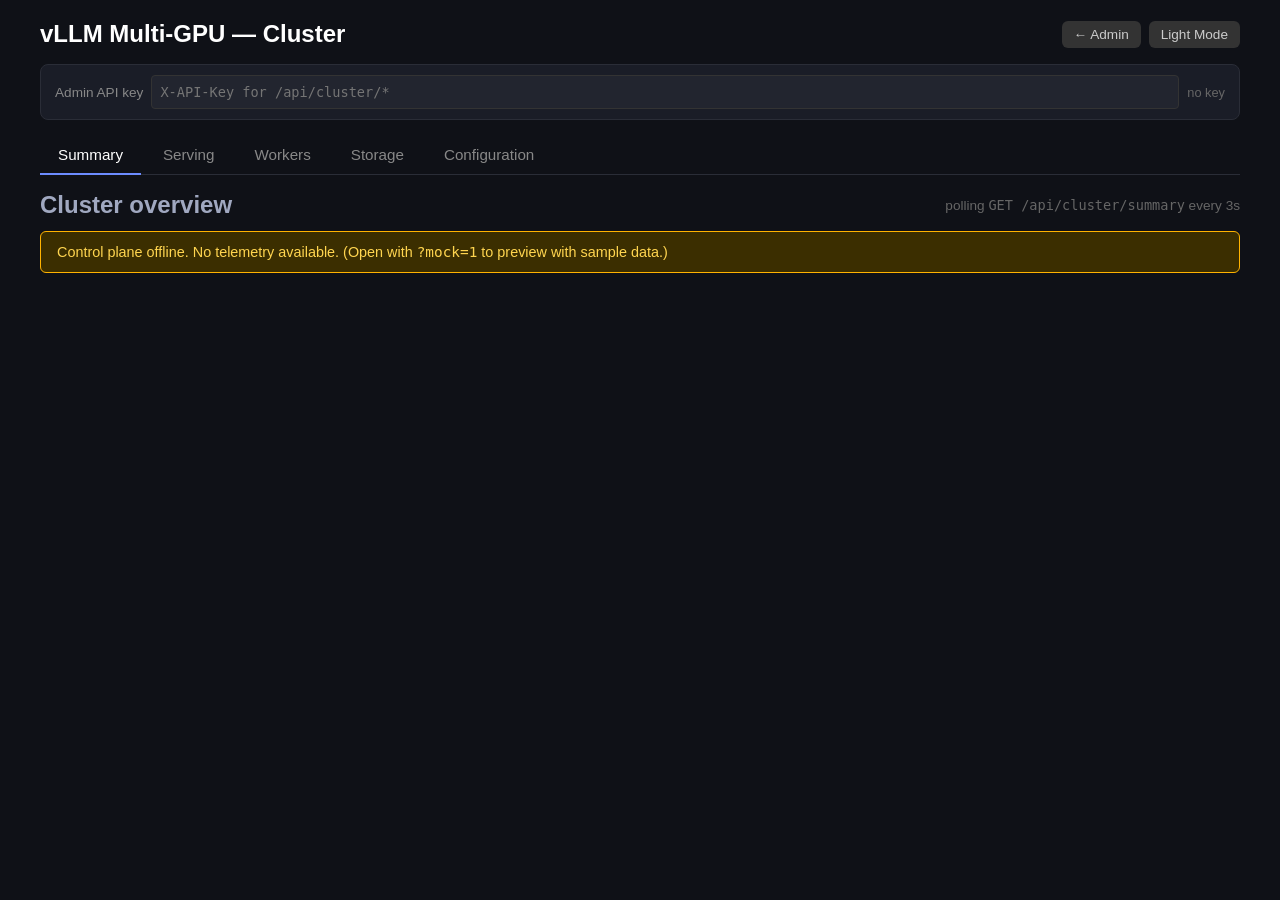
==== commit f5304947: "v0.4.0: "replica" -> "instance"; "/" is the tabbed UI when the control plane is on Terminology: "rep" ====
--- a/admin/static/cluster.html
+++ b/admin/static/cluster.html
@@ -48,8 +48,8 @@
   </section>
 
   <!-- (B) Workers — nodes with the participant role -->
-  <!-- Serving: cluster GPU utilisation, model library/download, launch a replica
-       across the cluster, and running replicas. Rendered by serving.js, which
+  <!-- Serving: cluster GPU utilisation, model library/download, launch an instance
+       across the cluster, and running instances. Rendered by serving.js, which
        auto-wires itself to #serving-content. -->
   <section class="tab-panel" id="panel-serving">
     <div id="serving-content"></div>
--- a/admin/static/cluster.css
+++ b/admin/static/cluster.css
@@ -136,7 +136,7 @@
 .temp-warm { color: var(--warning-border); }
 .temp-hot { color: #f44336; font-weight: 600; }
 
-/* Replicas & mounts */
+/* Instances & mounts */
 .sub-section { margin-top: 12px; }
 .sub-title { font-size: 0.75rem; text-transform: uppercase; letter-spacing: 0.03em; color: var(--text-muted); margin-bottom: 6px; }
 .chip-row { display: flex; flex-wrap: wrap; gap: 6px; }
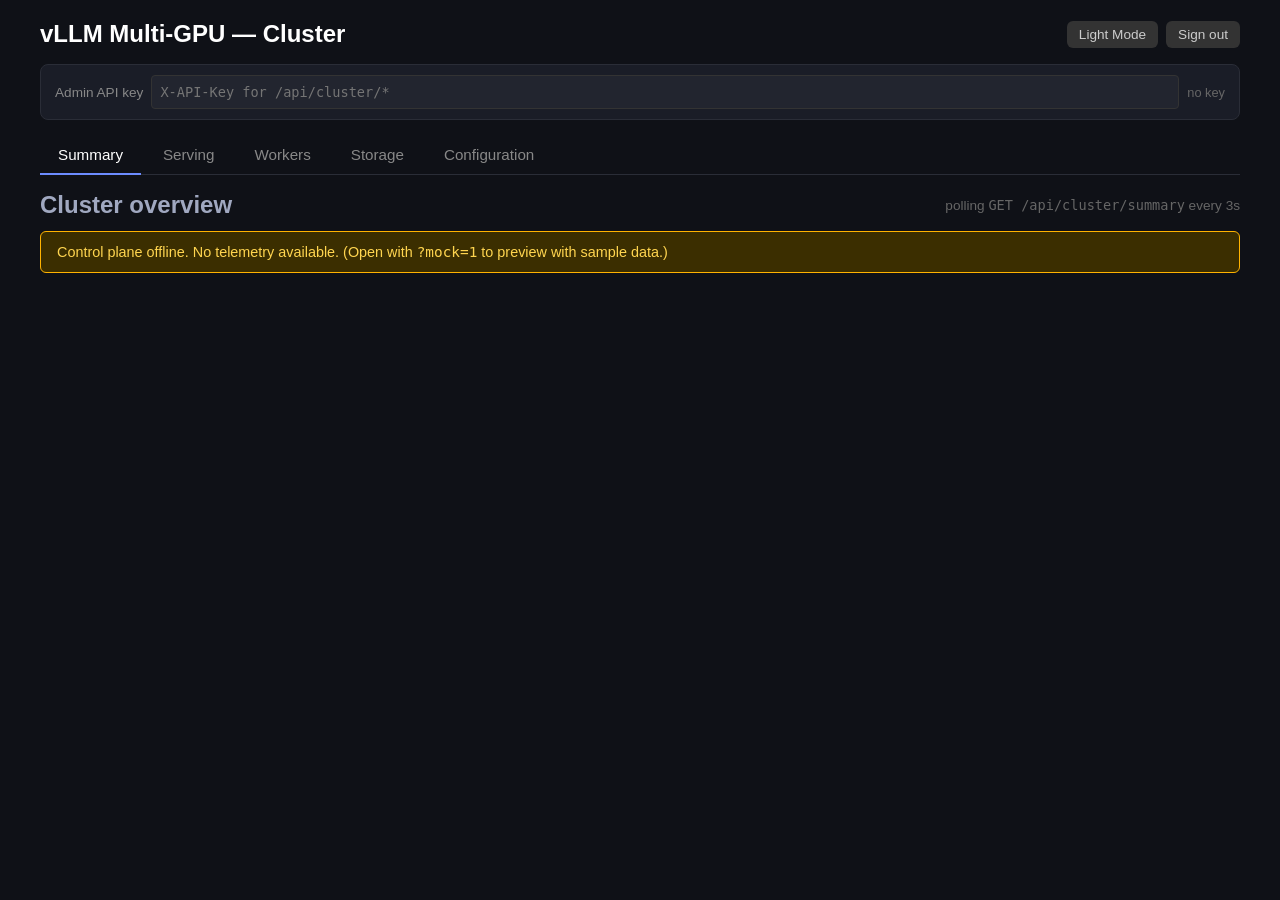
==== commit 5f09b71b: "v0.4.0 UI: drop the redundant "Admin" link, add Sign out "/" now serves this tabbed UI, so the "<- A" ====
--- a/admin/static/cluster.html
+++ b/admin/static/cluster.html
@@ -13,8 +13,8 @@
     <span class="badge role-badge" id="mock-badge" style="display:none;vertical-align:middle">mock data</span>
   </h1>
   <div class="header-actions">
-    <a class="theme-toggle" href="/" style="text-decoration:none">&larr; Admin</a>
     <button class="theme-toggle" id="theme-toggle" onclick="toggleTheme()">Light Mode</button>
+    <button class="theme-toggle" id="logout-btn" onclick="logout()">Sign out</button>
   </div>
 </div>
 
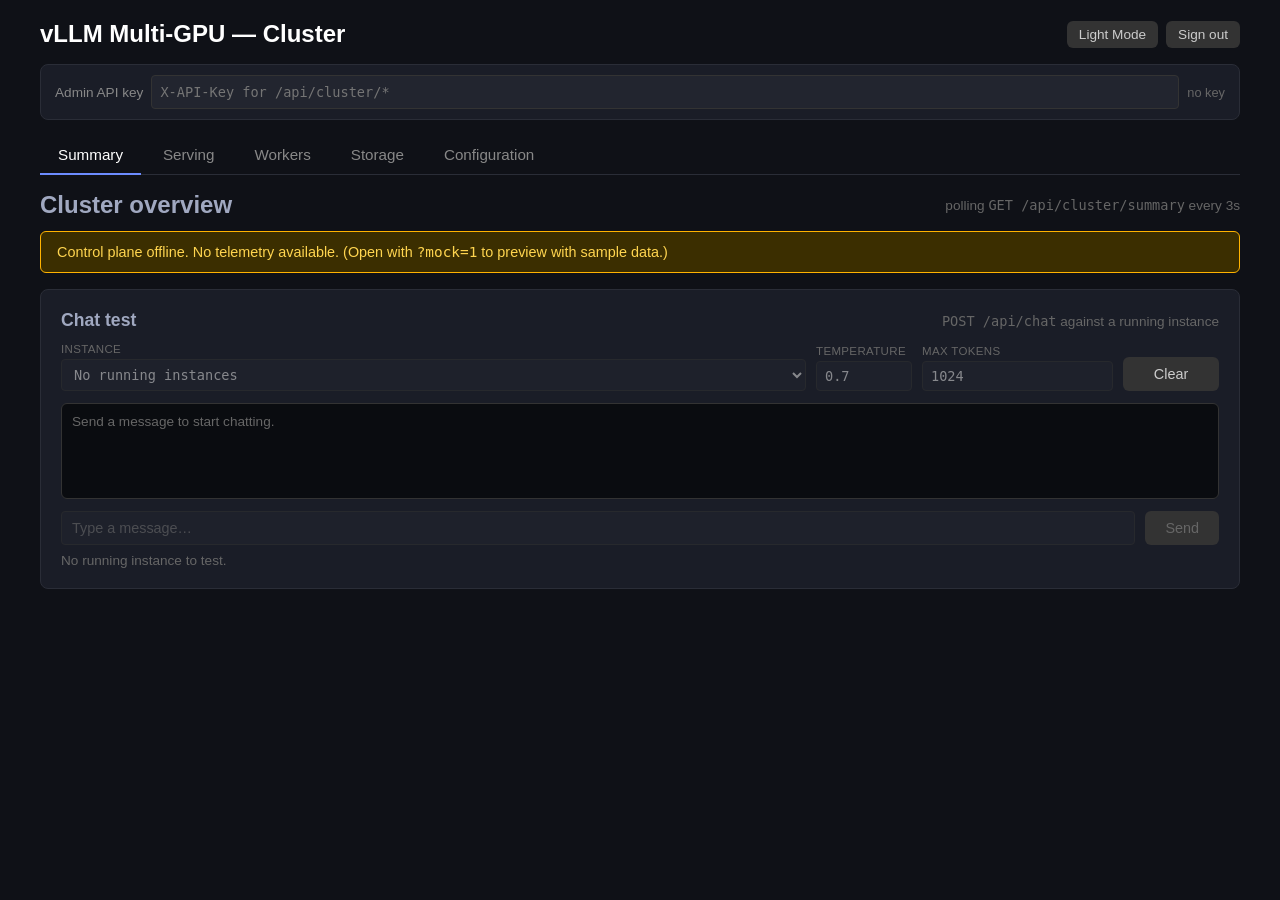
==== commit 36b194b8: "v0.4.0 UI: chat tester on Summary, models dropdown on Serving; de-binary serving.js - Summary gains " ====
--- a/admin/static/cluster.html
+++ b/admin/static/cluster.html
@@ -44,6 +44,43 @@
     </div>
     <div id="summary-content">
       <div class="banner banner-empty">Loading cluster summary&hellip;</div>
+    </div>
+
+    <!-- Chat test — ported from the single-node UI (/legacy). Deliberately OUTSIDE
+         #summary-content: the 3s summary poll rewrites that container wholesale,
+         and it must never drop the transcript or a half-typed message. cluster.js
+         only refreshes the instance <select> here (and skips even that while it
+         has focus). -->
+    <div class="card chat-card">
+      <div class="card-head">
+        <h2 style="color:var(--text-subheading)">Chat test</h2>
+        <span class="muted"><code>POST /api/chat</code> against a running instance</span>
+      </div>
+      <div class="chat-controls">
+        <div class="chat-ctl chat-ctl-wide">
+          <label for="chat-instance">Instance</label>
+          <select id="chat-instance"><option value="">No running instances</option></select>
+        </div>
+        <div class="chat-ctl">
+          <label for="chat-temp">Temperature</label>
+          <input type="number" id="chat-temp" value="0.7" min="0" max="2" step="0.1">
+        </div>
+        <div class="chat-ctl">
+          <label for="chat-max-tokens">Max tokens</label>
+          <input type="number" id="chat-max-tokens" value="1024" min="1">
+        </div>
+        <div class="chat-ctl chat-ctl-btn">
+          <button class="btn btn-neutral" id="chat-clear" type="button">Clear</button>
+        </div>
+      </div>
+      <div class="chat-messages" id="chat-messages">
+        <div class="chat-placeholder">Send a message to start chatting.</div>
+      </div>
+      <div class="chat-input-row">
+        <input type="text" id="chat-input" autocomplete="off" spellcheck="false" placeholder="Type a message…">
+        <button class="btn btn-save" id="chat-send" type="button">Send</button>
+      </div>
+      <div class="muted chat-note" id="chat-note"></div>
     </div>
   </section>
 
--- a/admin/static/cluster.css
+++ b/admin/static/cluster.css
@@ -205,6 +205,35 @@
 .summary-table .mono { font-family: ui-monospace, monospace; font-size: 0.8rem; }
 .summary-table .num, .summary-table th.num { text-align: right; }
 .summary-table .badge { margin-right: 2px; }
+
+/* ---- Summary: chat test (ported from the single-node UI) ---- */
+.chat-card .chat-controls { display: flex; gap: 10px; align-items: flex-end; flex-wrap: wrap; margin-bottom: 12px; }
+.chat-ctl { display: flex; flex-direction: column; gap: 4px; min-width: 96px; }
+.chat-ctl-wide { flex: 1 1 220px; min-width: 180px; }
+.chat-ctl-btn { justify-content: flex-end; }
+.chat-ctl label { font-size: 0.72rem; text-transform: uppercase; letter-spacing: 0.03em; color: var(--text-muted); }
+.chat-ctl select, .chat-ctl input { width: 100%; padding: 6px 8px; background: var(--bg-input); border: 1px solid var(--border-input); color: var(--text-primary); border-radius: 4px; font-size: 0.85rem; font-family: ui-monospace, monospace; }
+.chat-ctl select:focus, .chat-ctl input:focus { outline: none; border-color: var(--accent); }
+.chat-ctl select:disabled, .chat-ctl input:disabled { opacity: 0.55; cursor: not-allowed; }
+
+.chat-messages { background: var(--bg-sunken); border: 1px solid var(--border-input); border-radius: 6px; padding: 10px; min-height: 96px; max-height: 340px; overflow-y: auto; margin-bottom: 12px; }
+.chat-placeholder { color: var(--text-muted); font-size: 0.85rem; }
+.chat-msg { margin-bottom: 10px; font-size: 0.88rem; line-height: 1.5; white-space: pre-wrap; word-break: break-word; }
+.chat-msg:last-child { margin-bottom: 0; }
+.chat-msg .chat-role { font-weight: 600; margin-bottom: 2px; font-size: 0.75rem; text-transform: uppercase; letter-spacing: 0.03em; }
+.chat-role-user { color: var(--accent); }
+.chat-role-assistant { color: #4caf50; }
+.chat-role-tool { color: var(--warning-border); }
+.chat-pending { color: var(--text-secondary); font-size: 0.85rem; }
+.chat-tool-call { background: var(--bg-code); border: 1px solid var(--border-card); border-radius: 4px; padding: 8px; margin: 4px 0; font-family: ui-monospace, monospace; font-size: 0.78rem; white-space: pre-wrap; word-break: break-all; }
+
+.chat-input-row { display: flex; gap: 10px; }
+.chat-input-row input[type="text"] { flex: 1; min-width: 0; padding: 8px 10px; background: var(--bg-input); border: 1px solid var(--border-input); color: var(--text-primary); border-radius: 4px; font-size: 0.9rem; }
+.chat-input-row input[type="text"]:focus { outline: none; border-color: var(--accent); }
+.chat-input-row input[type="text"]:disabled { opacity: 0.55; cursor: not-allowed; }
+.chat-input-row button { flex-shrink: 0; }
+.chat-note { margin-top: 8px; }
+.chat-note:empty { display: none; }
 
 /* ---- Storage: volumes table + share/mount controls ---- */
 /* The volumes table reuses .summary-table so it sits flush with the rest of
@@ -341,4 +370,9 @@
   .mount-row > span:nth-child(3) { grid-column: 2 / -1; }
   .net-grid { grid-template-columns: 1fr; }
   .net-row-live .net-control { max-width: none; }
+  /* Chat test: stack the controls and put Send under the message box. */
+  .chat-card .chat-controls { flex-direction: column; align-items: stretch; }
+  .chat-ctl { min-width: 0; }
+  .chat-input-row { flex-direction: column; }
+  .chat-input-row button { width: 100%; }
 }
--- a/admin/static/serving.css
+++ b/admin/static/serving.css
@@ -89,6 +89,12 @@
   display: block; height: 100%; border-radius: 4px;
   background: var(--accent, #6c8cff); transition: width 0.4s ease;
 }
+
+/* ---- (B) model library: a select + Delete (was a row-per-model table) -- */
+.sv-library-row { display: flex; align-items: flex-end; gap: 10px; flex-wrap: wrap; }
+.sv-library-row .sv-field { flex: 1 1 240px; }
+.sv-library-row .btn { flex: 0 0 auto; }
+.sv-library-note { margin-top: 10px; }
 
 /* ---- (C) launch form -------------------------------------------------- */
 .sv-form {
@@ -192,6 +198,9 @@
   .sv-plan-nodes { grid-template-columns: 1fr; }
   .sv-dl-label { flex: 1 1 100%; }
   .sv-dl #sv-dl-repo, .sv-dl #sv-dl-rev { flex: 1 1 100%; }
+  /* Model library: select on its own line, Delete full width beneath it. */
+  .sv-library-row .sv-field { flex: 1 1 100%; }
+  .sv-library-row .btn { flex: 1 1 100%; }
   .sv-actions .btn { flex: 1 1 auto; }
   .sv-layout-row { gap: 8px; }
   .sv-kpi-val { font-size: 1.25rem; }
